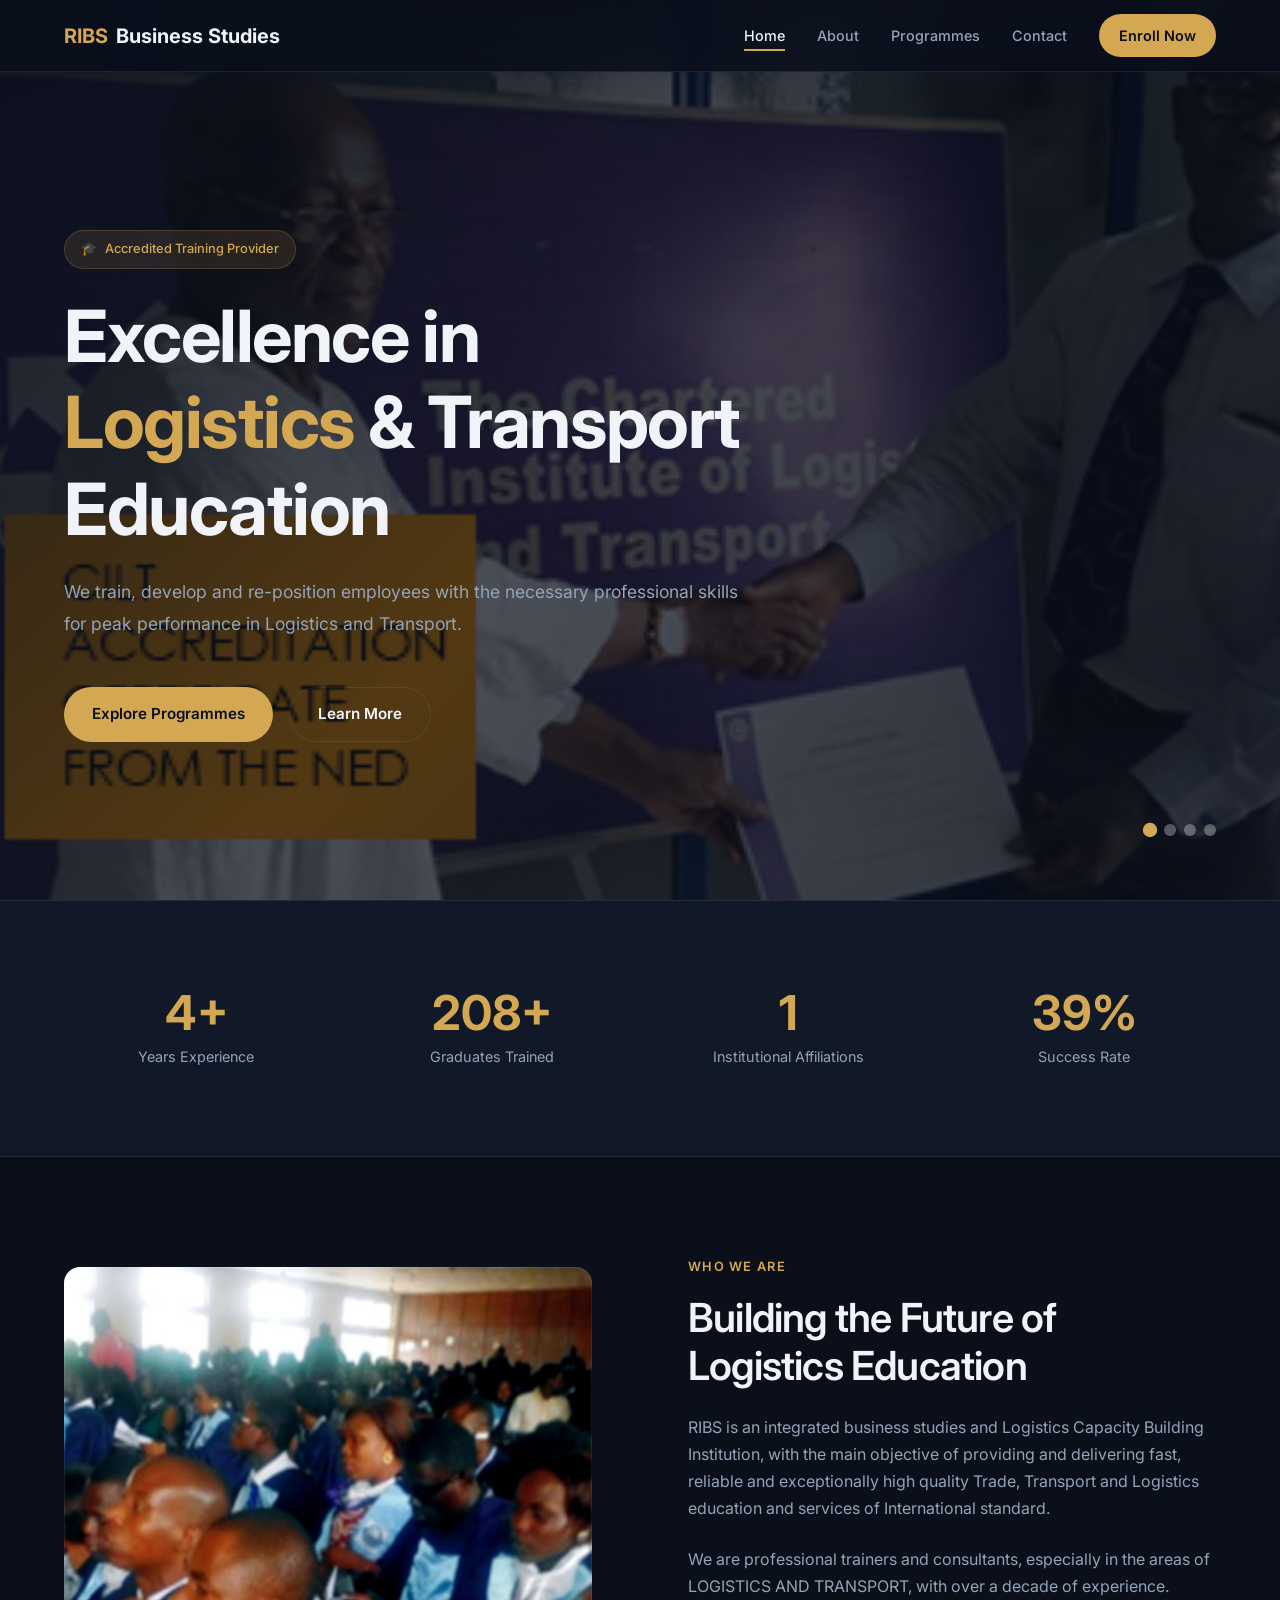
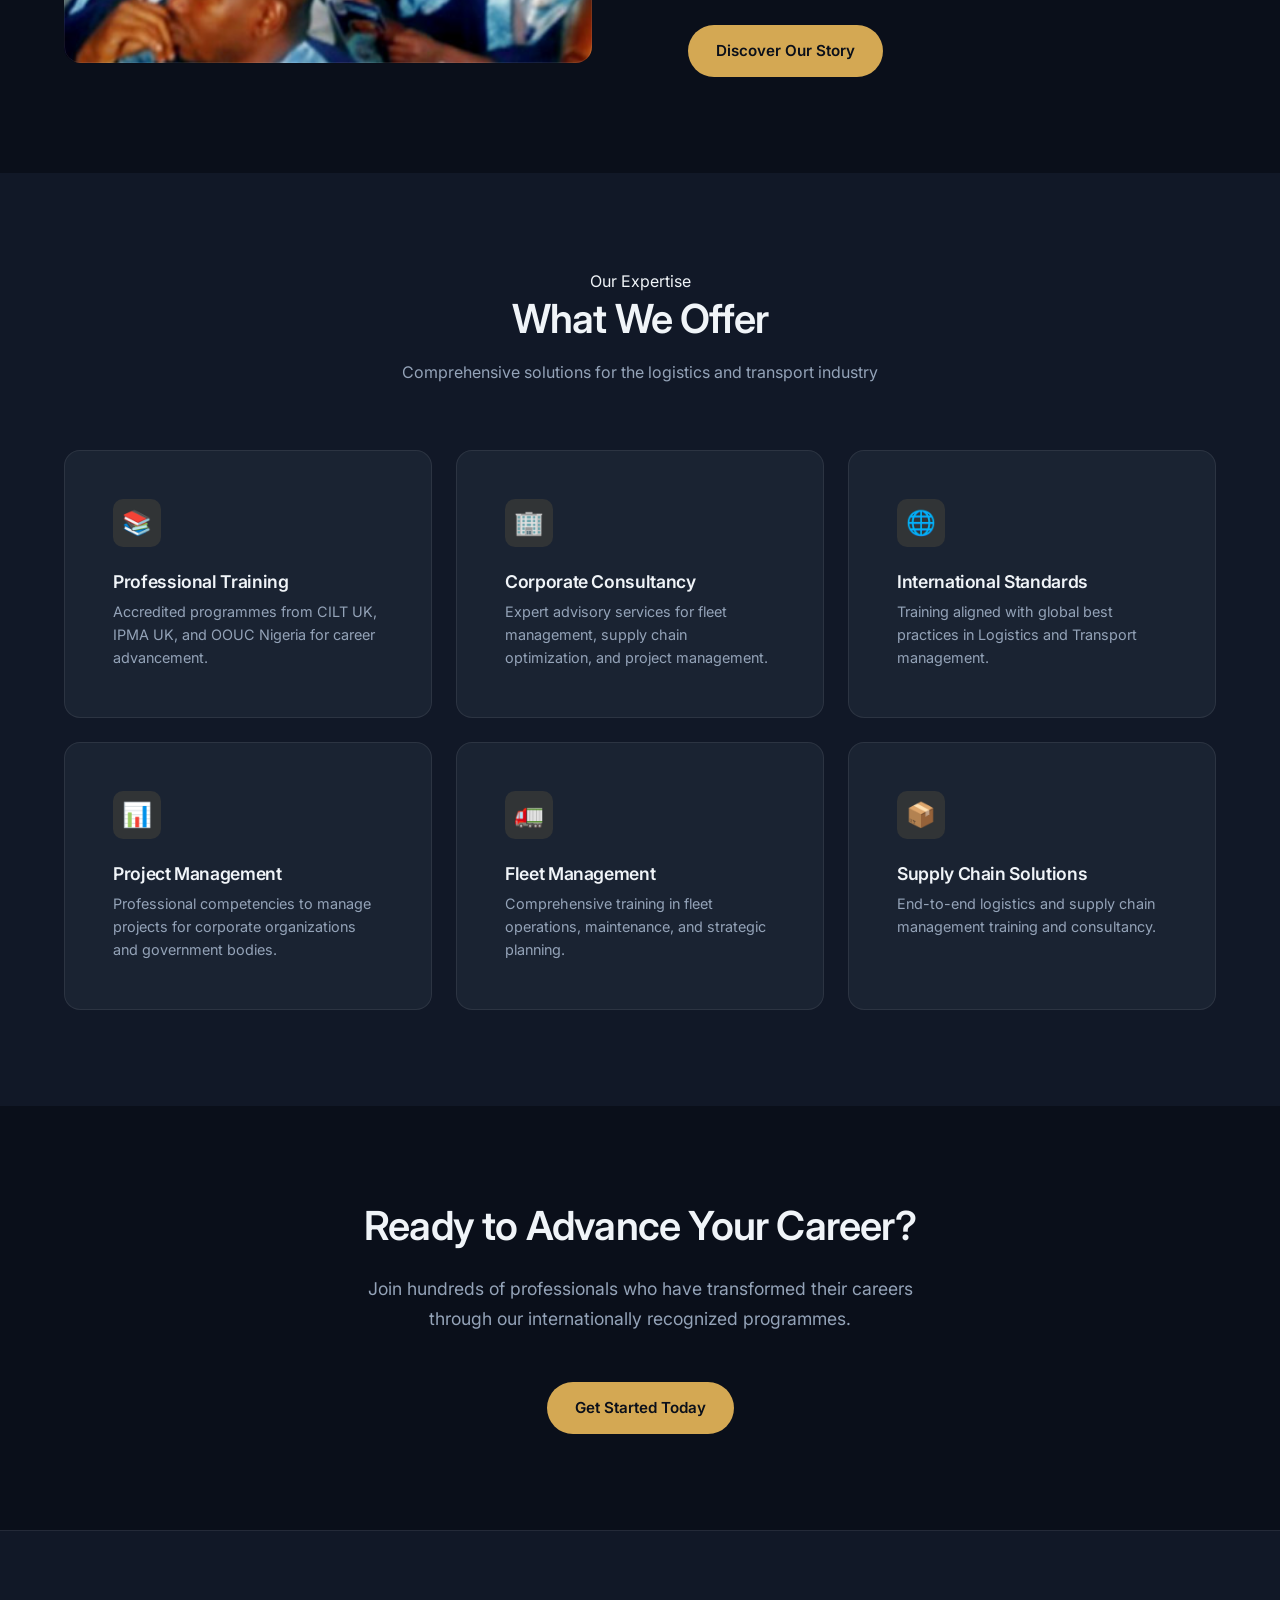
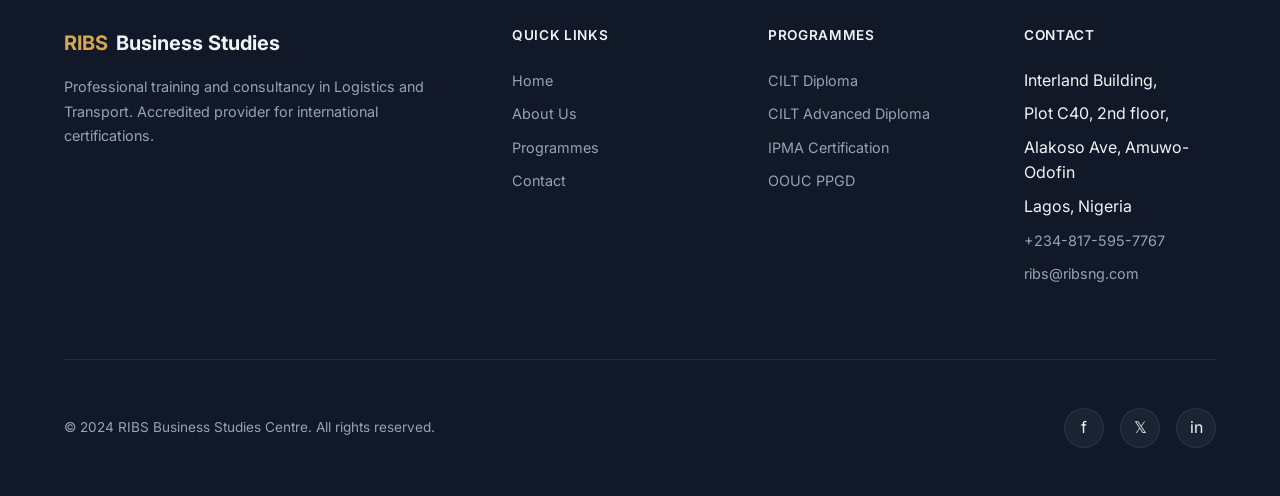
==== index.html @ a0f34ea8 "Initial commit: RIBS Business Studies Centre website Modern redesign with animated hero slider, scro" ====
<!DOCTYPE html>
<html lang="en">
<head>
  <meta charset="UTF-8">
  <meta name="viewport" content="width=device-width, initial-scale=1.0">
  <title>RIBS Business Studies Centre | Logistics & Transport Training</title>
  <meta name="description" content="Professional training in Logistics and Transport. Accredited provider for CILT UK, IPMA UK, and OOUC Nigeria.">
  <link rel="preconnect" href="https://fonts.googleapis.com">
  <link rel="preconnect" href="https://fonts.gstatic.com" crossorigin>
  <link href="https://fonts.googleapis.com/css2?family=Inter:wght@400;500;600;700&display=swap" rel="stylesheet">
  <link rel="stylesheet" href="css/style.css">
</head>
<body>

  <!-- Navigation -->
  <nav class="nav">
    <div class="nav-inner">
      <a href="index.html" class="nav-logo">
        <span>RIBS</span> Business Studies
      </a>
      <div class="nav-links">
        <a href="index.html" class="nav-link active">Home</a>
        <a href="about.html" class="nav-link">About</a>
        <a href="programmes.html" class="nav-link">Programmes</a>
        <a href="contact.html" class="nav-link">Contact</a>
        <a href="contact.html" class="nav-cta">Enroll Now</a>
      </div>
      <button class="nav-toggle" aria-label="Toggle menu" aria-expanded="false">
        <span></span>
        <span></span>
        <span></span>
      </button>
    </div>
  </nav>

  <!-- Hero Section -->
  <section class="hero">
    <div class="hero-slider">
      <div class="hero-slide active">
        <img src="images/slider-1.jpg" alt="RIBS Training Session">
      </div>
      <div class="hero-slide">
        <img src="images/slider-2.jpg" alt="Logistics Training">
      </div>
      <div class="hero-slide">
        <img src="images/slider-3.jpg" alt="Professional Development">
      </div>
      <div class="hero-slide">
        <img src="images/slider-4.jpg" alt="Transport Education">
      </div>
      <div class="hero-overlay"></div>
    </div>

    <div class="container">
      <div class="hero-content">
        <div class="hero-badge">
          <span>🎓</span> Accredited Training Provider
        </div>
        <h1 class="hero-title">
          Excellence in <span>Logistics</span> & Transport Education
        </h1>
        <p class="hero-description">
          We train, develop and re-position employees with the necessary professional skills for peak performance in Logistics and Transport.
        </p>
        <div class="hero-actions">
          <a href="programmes.html" class="btn btn-primary">Explore Programmes</a>
          <a href="about.html" class="btn btn-secondary">Learn More</a>
        </div>
      </div>
    </div>

    <div class="hero-slider-controls">
      <button class="slider-dot active" aria-label="Slide 1"></button>
      <button class="slider-dot" aria-label="Slide 2"></button>
      <button class="slider-dot" aria-label="Slide 3"></button>
      <button class="slider-dot" aria-label="Slide 4"></button>
    </div>
  </section>

  <!-- Stats Section -->
  <section class="stats">
    <div class="container">
      <div class="stats-grid">
        <div class="stat-item reveal">
          <div class="stat-number" data-target="10" data-suffix="+">0</div>
          <div class="stat-label">Years Experience</div>
        </div>
        <div class="stat-item reveal reveal-delay-1">
          <div class="stat-number" data-target="500" data-suffix="+">0</div>
          <div class="stat-label">Graduates Trained</div>
        </div>
        <div class="stat-item reveal reveal-delay-2">
          <div class="stat-number" data-target="3" data-suffix="">0</div>
          <div class="stat-label">Institutional Affiliations</div>
        </div>
        <div class="stat-item reveal reveal-delay-3">
          <div class="stat-number" data-target="95" data-suffix="%">0</div>
          <div class="stat-label">Success Rate</div>
        </div>
      </div>
    </div>
  </section>

  <!-- About Preview -->
  <section class="section">
    <div class="container">
      <div class="about-preview">
        <div class="about-image reveal">
          <img src="images/about_img.jpg" alt="RIBS Business Studies Centre">
        </div>
        <div class="about-content">
          <span class="section-label reveal">Who We Are</span>
          <h2 class="reveal reveal-delay-1">Building the Future of Logistics Education</h2>
          <p class="reveal reveal-delay-2">
            RIBS is an integrated business studies and Logistics Capacity Building Institution, with the main objective of providing and delivering fast, reliable and exceptionally high quality Trade, Transport and Logistics education and services of International standard.
          </p>
          <p class="reveal reveal-delay-3">
            We are professional trainers and consultants, especially in the areas of LOGISTICS AND TRANSPORT, with over a decade of experience.
          </p>
          <a href="about.html" class="btn btn-primary reveal reveal-delay-4">Discover Our Story</a>
        </div>
      </div>
    </div>
  </section>

  <!-- Services Section -->
  <section class="section" style="background: var(--color-bg-elevated);">
    <div class="container">
      <div class="services-header">
        <span class="section-label reveal">Our Expertise</span>
        <h2 class="reveal reveal-delay-1">What We Offer</h2>
        <p class="reveal reveal-delay-2">Comprehensive solutions for the logistics and transport industry</p>
      </div>

      <div class="services-grid">
        <div class="service-card reveal">
          <div class="service-icon">📚</div>
          <h3>Professional Training</h3>
          <p>Accredited programmes from CILT UK, IPMA UK, and OOUC Nigeria for career advancement.</p>
        </div>
        <div class="service-card reveal reveal-delay-1">
          <div class="service-icon">🏢</div>
          <h3>Corporate Consultancy</h3>
          <p>Expert advisory services for fleet management, supply chain optimization, and project management.</p>
        </div>
        <div class="service-card reveal reveal-delay-2">
          <div class="service-icon">🌐</div>
          <h3>International Standards</h3>
          <p>Training aligned with global best practices in Logistics and Transport management.</p>
        </div>
        <div class="service-card reveal reveal-delay-3">
          <div class="service-icon">📊</div>
          <h3>Project Management</h3>
          <p>Professional competencies to manage projects for corporate organizations and government bodies.</p>
        </div>
        <div class="service-card reveal reveal-delay-4">
          <div class="service-icon">🚛</div>
          <h3>Fleet Management</h3>
          <p>Comprehensive training in fleet operations, maintenance, and strategic planning.</p>
        </div>
        <div class="service-card reveal">
          <div class="service-icon">📦</div>
          <h3>Supply Chain Solutions</h3>
          <p>End-to-end logistics and supply chain management training and consultancy.</p>
        </div>
      </div>
    </div>
  </section>

  <!-- CTA Section -->
  <section class="section" style="text-align: center;">
    <div class="container">
      <h2 class="reveal">Ready to Advance Your Career?</h2>
      <p class="reveal reveal-delay-1" style="max-width: 600px; margin: var(--space-lg) auto var(--space-2xl); font-size: 1.1rem;">
        Join hundreds of professionals who have transformed their careers through our internationally recognized programmes.
      </p>
      <div class="reveal reveal-delay-2">
        <a href="contact.html" class="btn btn-primary">Get Started Today</a>
      </div>
    </div>
  </section>

  <!-- Footer -->
  <footer class="footer">
    <div class="container">
      <div class="footer-grid">
        <div class="footer-brand">
          <a href="index.html" class="nav-logo" style="margin-bottom: var(--space-sm);">
            <span>RIBS</span> Business Studies
          </a>
          <p>Professional training and consultancy in Logistics and Transport. Accredited provider for international certifications.</p>
        </div>
        <div>
          <h4 class="footer-heading">Quick Links</h4>
          <ul class="footer-links">
            <li><a href="index.html">Home</a></li>
            <li><a href="about.html">About Us</a></li>
            <li><a href="programmes.html">Programmes</a></li>
            <li><a href="contact.html">Contact</a></li>
          </ul>
        </div>
        <div>
          <h4 class="footer-heading">Programmes</h4>
          <ul class="footer-links">
            <li><a href="programmes.html">CILT Diploma</a></li>
            <li><a href="programmes.html">CILT Advanced Diploma</a></li>
            <li><a href="programmes.html">IPMA Certification</a></li>
            <li><a href="programmes.html">OOUC PPGD</a></li>
          </ul>
        </div>
        <div>
          <h4 class="footer-heading">Contact</h4>
          <ul class="footer-links">
            <li>Interland Building,</li>
            <li>Plot C40, 2nd floor,</li>
            <li>Alakoso Ave, Amuwo-Odofin</li>
            <li>Lagos, Nigeria</li>
            <li style="margin-top: var(--space-sm);"><a href="tel:+2348175957767">+234-817-595-7767</a></li>
            <li><a href="mailto:ribs@ribsng.com">ribs@ribsng.com</a></li>
          </ul>
        </div>
      </div>
      <div class="footer-bottom">
        <p>&copy; 2024 RIBS Business Studies Centre. All rights reserved.</p>
        <div class="social-links">
          <a href="#" class="social-link" aria-label="Facebook">f</a>
          <a href="#" class="social-link" aria-label="Twitter">𝕏</a>
          <a href="#" class="social-link" aria-label="LinkedIn">in</a>
        </div>
      </div>
    </div>
  </footer>

  <script src="js/main.js"></script>
</body>
</html>
---- css/style.css ----
/* ========================================
   RIBS Business Studies Centre
   Modern Website Styles
   ======================================== */

/* --- Design Tokens --- */
:root {
  /* Colors - Professional Navy & Gold */
  --color-bg: #0a0f1a;
  --color-bg-elevated: #111827;
  --color-bg-surface: #1a2332;
  --color-text: #f0f4f8;
  --color-text-muted: #94a3b8;
  --color-accent: #d4a853;
  --color-accent-hover: #e5b96a;
  --color-accent-subtle: rgba(212, 168, 83, 0.12);
  --color-border: rgba(255, 255, 255, 0.08);
  --color-border-subtle: rgba(255, 255, 255, 0.04);

  /* Typography */
  --font-display: 'Inter', -apple-system, BlinkMacSystemFont, 'Segoe UI', sans-serif;
  --font-body: 'Inter', -apple-system, BlinkMacSystemFont, 'Segoe UI', sans-serif;

  /* Spacing */
  --space-xs: 0.25rem;
  --space-sm: 0.5rem;
  --space-md: 1rem;
  --space-lg: 1.5rem;
  --space-xl: 2rem;
  --space-2xl: 3rem;
  --space-3xl: 4rem;
  --space-4xl: 6rem;

  /* Border Radius */
  --radius-sm: 6px;
  --radius-md: 10px;
  --radius-lg: 16px;
  --radius-xl: 24px;
  --radius-full: 9999px;

  /* Easing - Emil Kowalski's curves */
  --ease-out: cubic-bezier(0.23, 1, 0.32, 1);
  --ease-in-out: cubic-bezier(0.77, 0, 0.175, 1);
  --ease-drawer: cubic-bezier(0.32, 0.72, 0, 1);

  /* Shadows */
  --shadow-sm: 0 1px 2px rgba(0, 0, 0, 0.3);
  --shadow-md: 0 4px 12px rgba(0, 0, 0, 0.4);
  --shadow-lg: 0 8px 24px rgba(0, 0, 0, 0.5);
  --shadow-glow: 0 0 40px rgba(212, 168, 83, 0.15);

  /* Transitions */
  --transition-fast: 150ms var(--ease-out);
  --transition-base: 250ms var(--ease-out);
  --transition-slow: 400ms var(--ease-out);

  /* Layout */
  --max-width: 1200px;
  --header-height: 72px;
}

/* --- Reset & Base --- */
*, *::before, *::after {
  box-sizing: border-box;
  margin: 0;
  padding: 0;
}

html {
  scroll-behavior: smooth;
  -webkit-font-smoothing: antialiased;
  -moz-osx-font-smoothing: grayscale;
}

body {
  font-family: var(--font-body);
  font-size: 16px;
  line-height: 1.6;
  color: var(--color-text);
  background-color: var(--color-bg);
  overflow-x: hidden;
}

a {
  color: inherit;
  text-decoration: none;
  transition: color var(--transition-fast);
}

img {
  max-width: 100%;
  height: auto;
  display: block;
}

ul {
  list-style: none;
}

/* --- Typography --- */
h1, h2, h3, h4, h5, h6 {
  font-family: var(--font-display);
  font-weight: 600;
  line-height: 1.2;
  letter-spacing: -0.02em;
}

h1 {
  font-size: clamp(2.5rem, 6vw, 4.5rem);
  font-weight: 700;
}

h2 {
  font-size: clamp(1.75rem, 4vw, 2.5rem);
}

h3 {
  font-size: clamp(1.25rem, 2.5vw, 1.5rem);
}

p {
  color: var(--color-text-muted);
  line-height: 1.7;
}

/* --- Layout --- */
.container {
  width: 100%;
  max-width: var(--max-width);
  margin: 0 auto;
  padding: 0 var(--space-lg);
}

.section {
  padding: var(--space-4xl) 0;
}

/* --- Navigation --- */
.nav {
  position: fixed;
  top: 0;
  left: 0;
  right: 0;
  height: var(--header-height);
  background: rgba(10, 15, 26, 0.85);
  backdrop-filter: blur(20px) saturate(180%);
  -webkit-backdrop-filter: blur(20px) saturate(180%);
  border-bottom: 1px solid var(--color-border);
  z-index: 1000;
  transition: background var(--transition-base);
}

.nav-inner {
  display: flex;
  align-items: center;
  justify-content: space-between;
  height: 100%;
  max-width: var(--max-width);
  margin: 0 auto;
  padding: 0 var(--space-lg);
}

.nav-logo {
  display: flex;
  align-items: center;
  gap: var(--space-sm);
  font-size: 1.25rem;
  font-weight: 700;
  color: var(--color-text);
}

.nav-logo img {
  height: 40px;
  width: auto;
}

.nav-logo span {
  color: var(--color-accent);
}

.nav-links {
  display: flex;
  align-items: center;
  gap: var(--space-xl);
}

.nav-link {
  position: relative;
  font-size: 0.9rem;
  font-weight: 500;
  color: var(--color-text-muted);
  transition: color var(--transition-fast);
}

.nav-link:hover,
.nav-link.active {
  color: var(--color-text);
}

.nav-link::after {
  content: '';
  position: absolute;
  bottom: -4px;
  left: 0;
  width: 0;
  height: 2px;
  background: var(--color-accent);
  transition: width var(--transition-base);
}

.nav-link:hover::after,
.nav-link.active::after {
  width: 100%;
}

.nav-cta {
  display: inline-flex;
  align-items: center;
  gap: var(--space-sm);
  padding: 0.6rem 1.25rem;
  background: var(--color-accent);
  color: var(--color-bg);
  font-size: 0.9rem;
  font-weight: 600;
  border-radius: var(--radius-full);
  transition: transform var(--transition-fast), background var(--transition-fast);
}

.nav-cta:hover {
  background: var(--color-accent-hover);
  transform: scale(1.02);
}

.nav-cta:active {
  transform: scale(0.98);
}

/* Mobile Menu Toggle */
.nav-toggle {
  display: none;
  flex-direction: column;
  gap: 5px;
  background: none;
  border: none;
  cursor: pointer;
  padding: var(--space-sm);
}

.nav-toggle span {
  width: 24px;
  height: 2px;
  background: var(--color-text);
  transition: transform var(--transition-base), opacity var(--transition-fast);
}

/* --- Hero Section --- */
.hero {
  position: relative;
  min-height: 100vh;
  display: flex;
  align-items: center;
  overflow: hidden;
  padding-top: var(--header-height);
}

.hero-slider {
  position: absolute;
  inset: 0;
  z-index: 0;
}

.hero-slide {
  position: absolute;
  inset: 0;
  opacity: 0;
  transition: opacity 800ms var(--ease-in-out);
}

.hero-slide.active {
  opacity: 1;
}

.hero-slide img {
  width: 100%;
  height: 100%;
  object-fit: cover;
}

.hero-overlay {
  position: absolute;
  inset: 0;
  background: linear-gradient(
    135deg,
    rgba(10, 15, 26, 0.92) 0%,
    rgba(10, 15, 26, 0.7) 50%,
    rgba(10, 15, 26, 0.85) 100%
  );
  z-index: 1;
}

.hero-content {
  position: relative;
  z-index: 2;
  max-width: 700px;
  padding: var(--space-4xl) 0;
}

.hero-badge {
  display: inline-flex;
  align-items: center;
  gap: var(--space-sm);
  padding: 0.5rem 1rem;
  background: var(--color-accent-subtle);
  border: 1px solid rgba(212, 168, 83, 0.2);
  border-radius: var(--radius-full);
  font-size: 0.8rem;
  font-weight: 500;
  color: var(--color-accent);
  margin-bottom: var(--space-lg);
  opacity: 0;
  transform: translateY(20px);
  animation: fadeInUp 600ms var(--ease-out) 200ms forwards;
}

.hero-title {
  margin-bottom: var(--space-lg);
  opacity: 0;
  transform: translateY(30px);
  animation: fadeInUp 600ms var(--ease-out) 400ms forwards;
}

.hero-title span {
  color: var(--color-accent);
}

.hero-description {
  font-size: 1.1rem;
  line-height: 1.8;
  margin-bottom: var(--space-2xl);
  opacity: 0;
  transform: translateY(30px);
  animation: fadeInUp 600ms var(--ease-out) 600ms forwards;
}

.hero-actions {
  display: flex;
  gap: var(--space-md);
  flex-wrap: wrap;
  opacity: 0;
  transform: translateY(30px);
  animation: fadeInUp 600ms var(--ease-out) 800ms forwards;
}

.btn {
  display: inline-flex;
  align-items: center;
  justify-content: center;
  gap: var(--space-sm);
  padding: 0.875rem 1.75rem;
  font-size: 0.95rem;
  font-weight: 600;
  border-radius: var(--radius-full);
  border: none;
  cursor: pointer;
  transition: transform var(--transition-fast), box-shadow var(--transition-fast);
}

.btn:active {
  transform: scale(0.97);
}

.btn-primary {
  background: var(--color-accent);
  color: var(--color-bg);
}

.btn-primary:hover {
  background: var(--color-accent-hover);
  box-shadow: var(--shadow-glow);
}

.btn-secondary {
  background: transparent;
  color: var(--color-text);
  border: 1px solid var(--color-border);
}

.btn-secondary:hover {
  border-color: var(--color-text-muted);
  background: rgba(255, 255, 255, 0.05);
}

/* Slider Controls */
.hero-slider-controls {
  position: absolute;
  bottom: var(--space-3xl);
  right: var(--space-3xl);
  z-index: 3;
  display: flex;
  gap: var(--space-sm);
}

.slider-dot {
  width: 12px;
  height: 12px;
  border-radius: var(--radius-full);
  background: rgba(255, 255, 255, 0.3);
  border: none;
  cursor: pointer;
  transition: background var(--transition-fast), transform var(--transition-fast);
}

.slider-dot:hover {
  background: rgba(255, 255, 255, 0.5);
}

.slider-dot.active {
  background: var(--color-accent);
  transform: scale(1.2);
}

/* --- Stats Section --- */
.stats {
  position: relative;
  padding: var(--space-3xl) 0;
  background: var(--color-bg-elevated);
  border-top: 1px solid var(--color-border);
  border-bottom: 1px solid var(--color-border);
}

.stats-grid {
  display: grid;
  grid-template-columns: repeat(4, 1fr);
  gap: var(--space-xl);
  text-align: center;
}

.stat-item {
  padding: var(--space-lg);
}

.stat-number {
  font-size: clamp(2rem, 4vw, 3rem);
  font-weight: 700;
  color: var(--color-accent);
  line-height: 1;
  margin-bottom: var(--space-sm);
}

.stat-label {
  font-size: 0.9rem;
  color: var(--color-text-muted);
}

/* --- About Preview --- */
.about-preview {
  display: grid;
  grid-template-columns: 1fr 1fr;
  gap: var(--space-4xl);
  align-items: center;
}

.about-image {
  position: relative;
  border-radius: var(--radius-lg);
  overflow: hidden;
  aspect-ratio: 4/3;
}

.about-image img {
  width: 100%;
  height: 100%;
  object-fit: cover;
  transition: transform 600ms var(--ease-out);
}

.about-image:hover img {
  transform: scale(1.03);
}

.about-image::after {
  content: '';
  position: absolute;
  inset: 0;
  border: 1px solid var(--color-border);
  border-radius: var(--radius-lg);
  pointer-events: none;
}

.about-content .section-label {
  display: inline-block;
  font-size: 0.8rem;
  font-weight: 600;
  color: var(--color-accent);
  text-transform: uppercase;
  letter-spacing: 0.1em;
  margin-bottom: var(--space-md);
}

.about-content h2 {
  margin-bottom: var(--space-lg);
}

.about-content p {
  margin-bottom: var(--space-lg);
}

/* --- Services Grid --- */
.services-header {
  text-align: center;
  max-width: 600px;
  margin: 0 auto var(--space-3xl);
}

.services-header h2 {
  margin-bottom: var(--space-md);
}

.services-grid {
  display: grid;
  grid-template-columns: repeat(3, 1fr);
  gap: var(--space-lg);
}

.service-card {
  position: relative;
  padding: var(--space-2xl);
  background: var(--color-bg-surface);
  border: 1px solid var(--color-border);
  border-radius: var(--radius-lg);
  transition: transform var(--transition-base), border-color var(--transition-base), box-shadow var(--transition-base);
  overflow: hidden;
}

.service-card::before {
  content: '';
  position: absolute;
  top: 0;
  left: 0;
  right: 0;
  height: 3px;
  background: linear-gradient(90deg, var(--color-accent), transparent);
  opacity: 0;
  transition: opacity var(--transition-base);
}

.service-card:hover {
  transform: translateY(-4px);
  border-color: rgba(212, 168, 83, 0.2);
  box-shadow: var(--shadow-glow);
}

.service-card:hover::before {
  opacity: 1;
}

.service-icon {
  width: 48px;
  height: 48px;
  display: flex;
  align-items: center;
  justify-content: center;
  background: var(--color-accent-subtle);
  border-radius: var(--radius-md);
  font-size: 1.5rem;
  margin-bottom: var(--space-lg);
}

.service-card h3 {
  margin-bottom: var(--space-sm);
  font-size: 1.1rem;
}

.service-card p {
  font-size: 0.9rem;
  line-height: 1.6;
}

/* --- Programmes Section --- */
.programmes-grid {
  display: grid;
  grid-template-columns: repeat(3, 1fr);
  gap: var(--space-lg);
}

.programme-card {
  position: relative;
  padding: var(--space-2xl);
  background: var(--color-bg-surface);
  border: 1px solid var(--color-border);
  border-radius: var(--radius-lg);
  transition: transform var(--transition-base), border-color var(--transition-base);
}

.programme-card:hover {
  transform: translateY(-4px);
  border-color: rgba(212, 168, 83, 0.3);
}

.programme-badge {
  display: inline-block;
  padding: 0.35rem 0.75rem;
  background: var(--color-accent-subtle);
  color: var(--color-accent);
  font-size: 0.75rem;
  font-weight: 600;
  border-radius: var(--radius-full);
  margin-bottom: var(--space-lg);
}

.programme-card h3 {
  margin-bottom: var(--space-md);
}

.programme-card ul {
  margin-bottom: var(--space-lg);
}

.programme-card li {
  position: relative;
  padding-left: 1.25rem;
  margin-bottom: var(--space-sm);
  font-size: 0.9rem;
  color: var(--color-text-muted);
}

.programme-card li::before {
  content: '';
  position: absolute;
  left: 0;
  top: 0.55rem;
  width: 6px;
  height: 6px;
  background: var(--color-accent);
  border-radius: var(--radius-full);
}

/* --- Contact Section --- */
.contact-grid {
  display: grid;
  grid-template-columns: 1fr 1fr;
  gap: var(--space-3xl);
}

.contact-info h3 {
  margin-bottom: var(--space-lg);
  font-size: 1.25rem;
}

.contact-details {
  margin-bottom: var(--space-2xl);
}

.contact-item {
  display: flex;
  gap: var(--space-md);
  margin-bottom: var(--space-lg);
}

.contact-icon {
  width: 44px;
  height: 44px;
  display: flex;
  align-items: center;
  justify-content: center;
  background: var(--color-accent-subtle);
  border-radius: var(--radius-md);
  font-size: 1.2rem;
  flex-shrink: 0;
}

.contact-text h4 {
  font-size: 0.95rem;
  margin-bottom: var(--space-xs);
}

.contact-text p {
  font-size: 0.9rem;
}

/* Contact Form */
.contact-form {
  padding: var(--space-2xl);
  background: var(--color-bg-surface);
  border: 1px solid var(--color-border);
  border-radius: var(--radius-lg);
}

.form-group {
  margin-bottom: var(--space-lg);
}

.form-label {
  display: block;
  font-size: 0.85rem;
  font-weight: 500;
  color: var(--color-text);
  margin-bottom: var(--space-sm);
}

.form-input,
.form-textarea {
  width: 100%;
  padding: 0.875rem 1rem;
  background: var(--color-bg);
  border: 1px solid var(--color-border);
  border-radius: var(--radius-md);
  color: var(--color-text);
  font-family: inherit;
  font-size: 0.95rem;
  transition: border-color var(--transition-fast), box-shadow var(--transition-fast);
}

.form-input:focus,
.form-textarea:focus {
  outline: none;
  border-color: var(--color-accent);
  box-shadow: 0 0 0 3px var(--color-accent-subtle);
}

.form-textarea {
  min-height: 120px;
  resize: vertical;
}

.form-row {
  display: grid;
  grid-template-columns: 1fr 1fr;
  gap: var(--space-lg);
}

/* --- Footer --- */
.footer {
  padding: var(--space-4xl) 0 var(--space-2xl);
  background: var(--color-bg-elevated);
  border-top: 1px solid var(--color-border);
}

.footer-grid {
  display: grid;
  grid-template-columns: 2fr 1fr 1fr 1fr;
  gap: var(--space-3xl);
  margin-bottom: var(--space-3xl);
}

.footer-brand p {
  margin-top: var(--space-md);
  font-size: 0.9rem;
}

.footer-heading {
  font-size: 0.85rem;
  font-weight: 600;
  text-transform: uppercase;
  letter-spacing: 0.05em;
  color: var(--color-text);
  margin-bottom: var(--space-lg);
}

.footer-links li {
  margin-bottom: var(--space-sm);
}

.footer-links a {
  font-size: 0.9rem;
  color: var(--color-text-muted);
  transition: color var(--transition-fast);
}

.footer-links a:hover {
  color: var(--color-accent);
}

.footer-bottom {
  display: flex;
  justify-content: space-between;
  align-items: center;
  padding-top: var(--space-2xl);
  border-top: 1px solid var(--color-border);
}

.footer-bottom p {
  font-size: 0.85rem;
}

.social-links {
  display: flex;
  gap: var(--space-md);
}

.social-link {
  width: 40px;
  height: 40px;
  display: flex;
  align-items: center;
  justify-content: center;
  background: var(--color-bg-surface);
  border: 1px solid var(--color-border);
  border-radius: var(--radius-full);
  font-size: 1rem;
  transition: background var(--transition-fast), border-color var(--transition-fast), transform var(--transition-fast);
}

.social-link:hover {
  background: var(--color-accent-subtle);
  border-color: var(--color-accent);
  transform: translateY(-2px);
}

/* --- Animations --- */
@keyframes fadeInUp {
  from {
    opacity: 0;
    transform: translateY(30px);
  }
  to {
    opacity: 1;
    transform: translateY(0);
  }
}

@keyframes fadeIn {
  from { opacity: 0; }
  to { opacity: 1; }
}

@keyframes slideInLeft {
  from {
    opacity: 0;
    transform: translateX(-30px);
  }
  to {
    opacity: 1;
    transform: translateX(0);
  }
}

@keyframes slideInRight {
  from {
    opacity: 0;
    transform: translateX(30px);
  }
  to {
    opacity: 1;
    transform: translateX(0);
  }
}

@keyframes scaleIn {
  from {
    opacity: 0;
    transform: scale(0.95);
  }
  to {
    opacity: 1;
    transform: scale(1);
  }
}

/* Scroll Reveal Classes */
.reveal {
  opacity: 0;
  transform: translateY(30px);
  transition: opacity 600ms var(--ease-out), transform 600ms var(--ease-out);
}

.reveal.visible {
  opacity: 1;
  transform: translateY(0);
}

.reveal-delay-1 { transition-delay: 100ms; }
.reveal-delay-2 { transition-delay: 200ms; }
.reveal-delay-3 { transition-delay: 300ms; }
.reveal-delay-4 { transition-delay: 400ms; }

/* --- Responsive --- */
@media (max-width: 1024px) {
  .about-preview {
    grid-template-columns: 1fr;
    gap: var(--space-2xl);
  }

  .services-grid,
  .programmes-grid {
    grid-template-columns: repeat(2, 1fr);
  }

  .footer-grid {
    grid-template-columns: repeat(2, 1fr);
  }
}

@media (max-width: 768px) {
  :root {
    --header-height: 64px;
  }

  .nav-links {
    display: none;
  }

  .nav-toggle {
    display: flex;
  }

  .nav-links.open {
    display: flex;
    flex-direction: column;
    position: absolute;
    top: var(--header-height);
    left: 0;
    right: 0;
    background: var(--color-bg-elevated);
    padding: var(--space-lg);
    border-bottom: 1px solid var(--color-border);
  }

  .stats-grid {
    grid-template-columns: repeat(2, 1fr);
  }

  .services-grid,
  .programmes-grid {
    grid-template-columns: 1fr;
  }

  .contact-grid {
    grid-template-columns: 1fr;
  }

  .form-row {
    grid-template-columns: 1fr;
  }

  .footer-grid {
    grid-template-columns: 1fr;
  }

  .footer-bottom {
    flex-direction: column;
    gap: var(--space-md);
    text-align: center;
  }

  .hero-slider-controls {
    right: var(--space-lg);
    bottom: var(--space-2xl);
  }
}

@media (max-width: 480px) {
  .stats-grid {
    grid-template-columns: 1fr;
  }

  .hero-actions {
    flex-direction: column;
  }

  .btn {
    width: 100%;
  }
}

/* --- Reduced Motion --- */
@media (prefers-reduced-motion: reduce) {
  *,
  *::before,
  *::after {
    animation-duration: 0.01ms !important;
    animation-iteration-count: 1 !important;
    transition-duration: 0.01ms !important;
  }

  .hero-slide {
    transition: none;
  }

  .reveal {
    opacity: 1;
    transform: none;
  }
}

/* --- Page Header (for inner pages) --- */
.page-header {
  padding: calc(var(--header-height) + var(--space-4xl)) 0 var(--space-3xl);
  background: var(--color-bg-elevated);
  border-bottom: 1px solid var(--color-border);
  text-align: center;
}

.page-header h1 {
  margin-bottom: var(--space-md);
}

.page-header p {
  font-size: 1.1rem;
  max-width: 600px;
  margin: 0 auto;
}

/* Breadcrumb */
.breadcrumb {
  display: flex;
  justify-content: center;
  gap: var(--space-sm);
  margin-bottom: var(--space-lg);
  font-size: 0.85rem;
}

.breadcrumb a {
  color: var(--color-text-muted);
}

.breadcrumb a:hover {
  color: var(--color-accent);
}

.breadcrumb span {
  color: var(--color-text-muted);
}

.breadcrumb strong {
  color: var(--color-text);
  font-weight: 500;
}
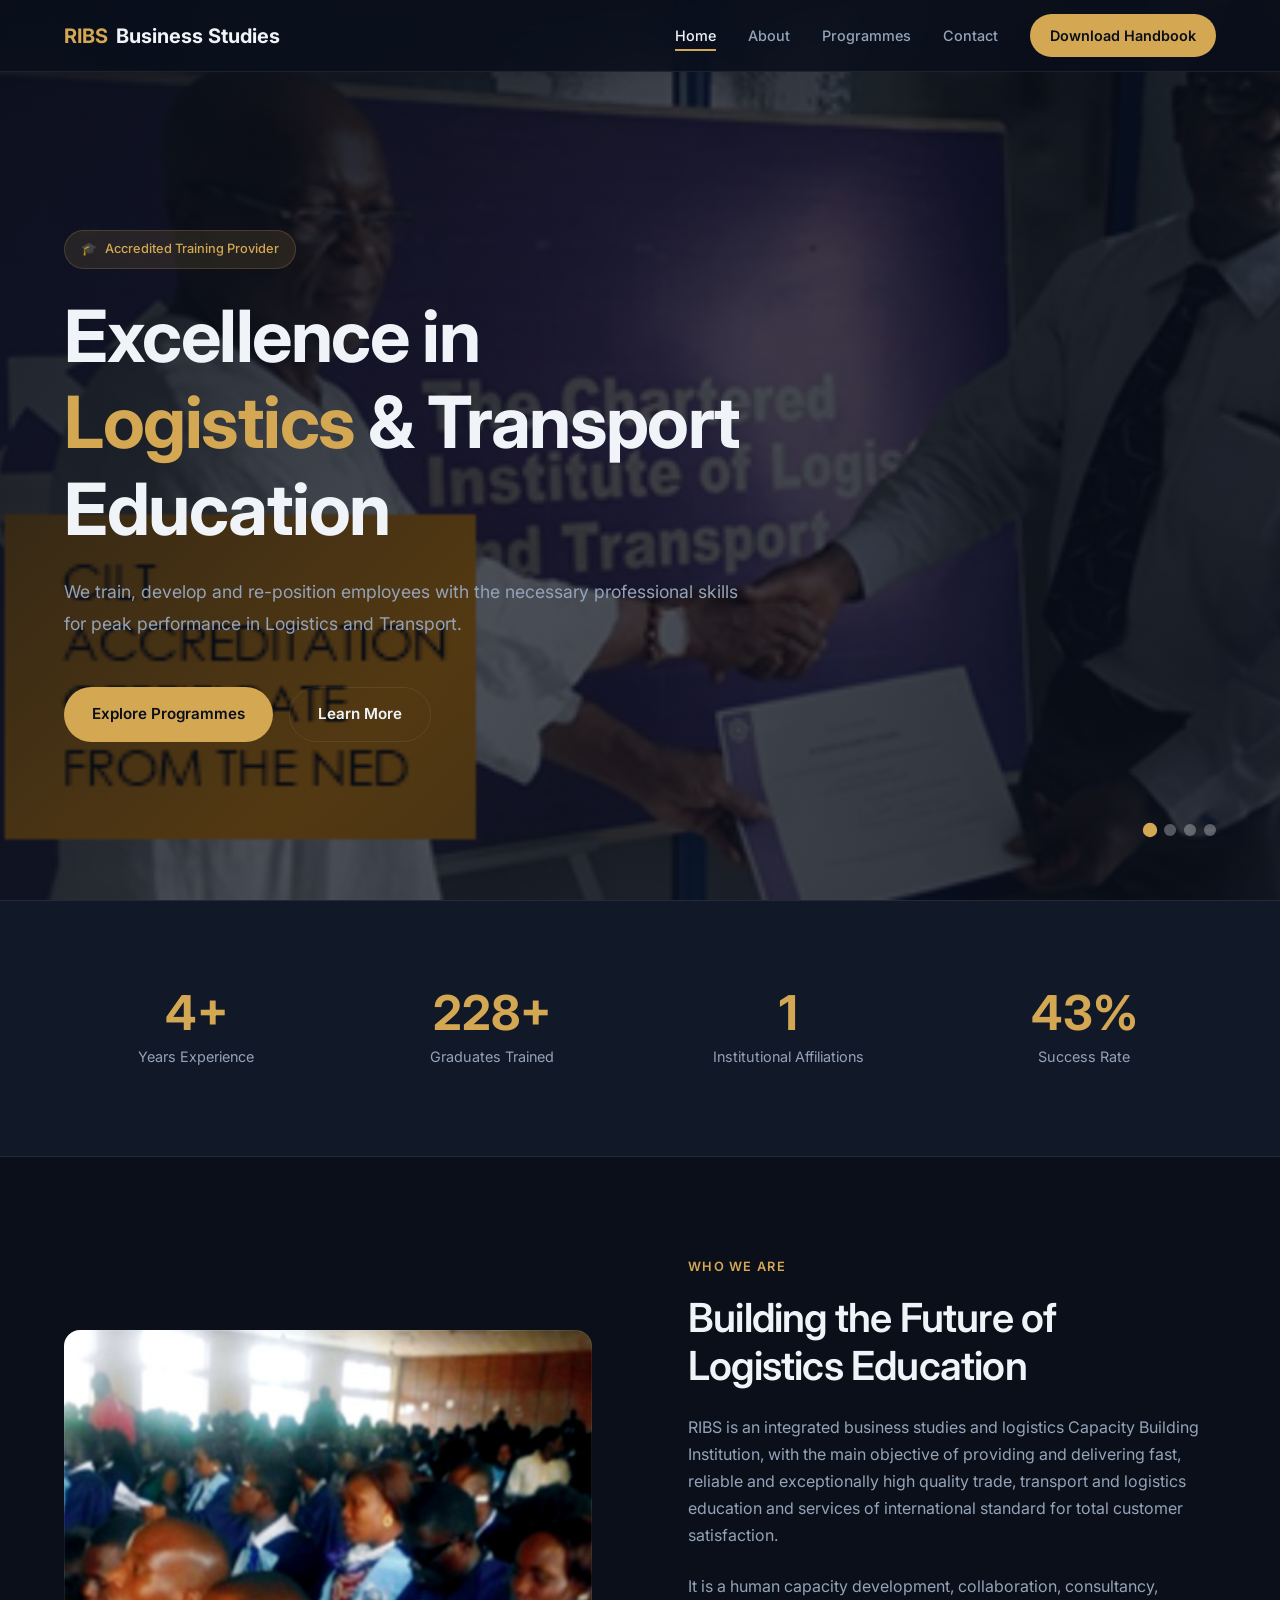
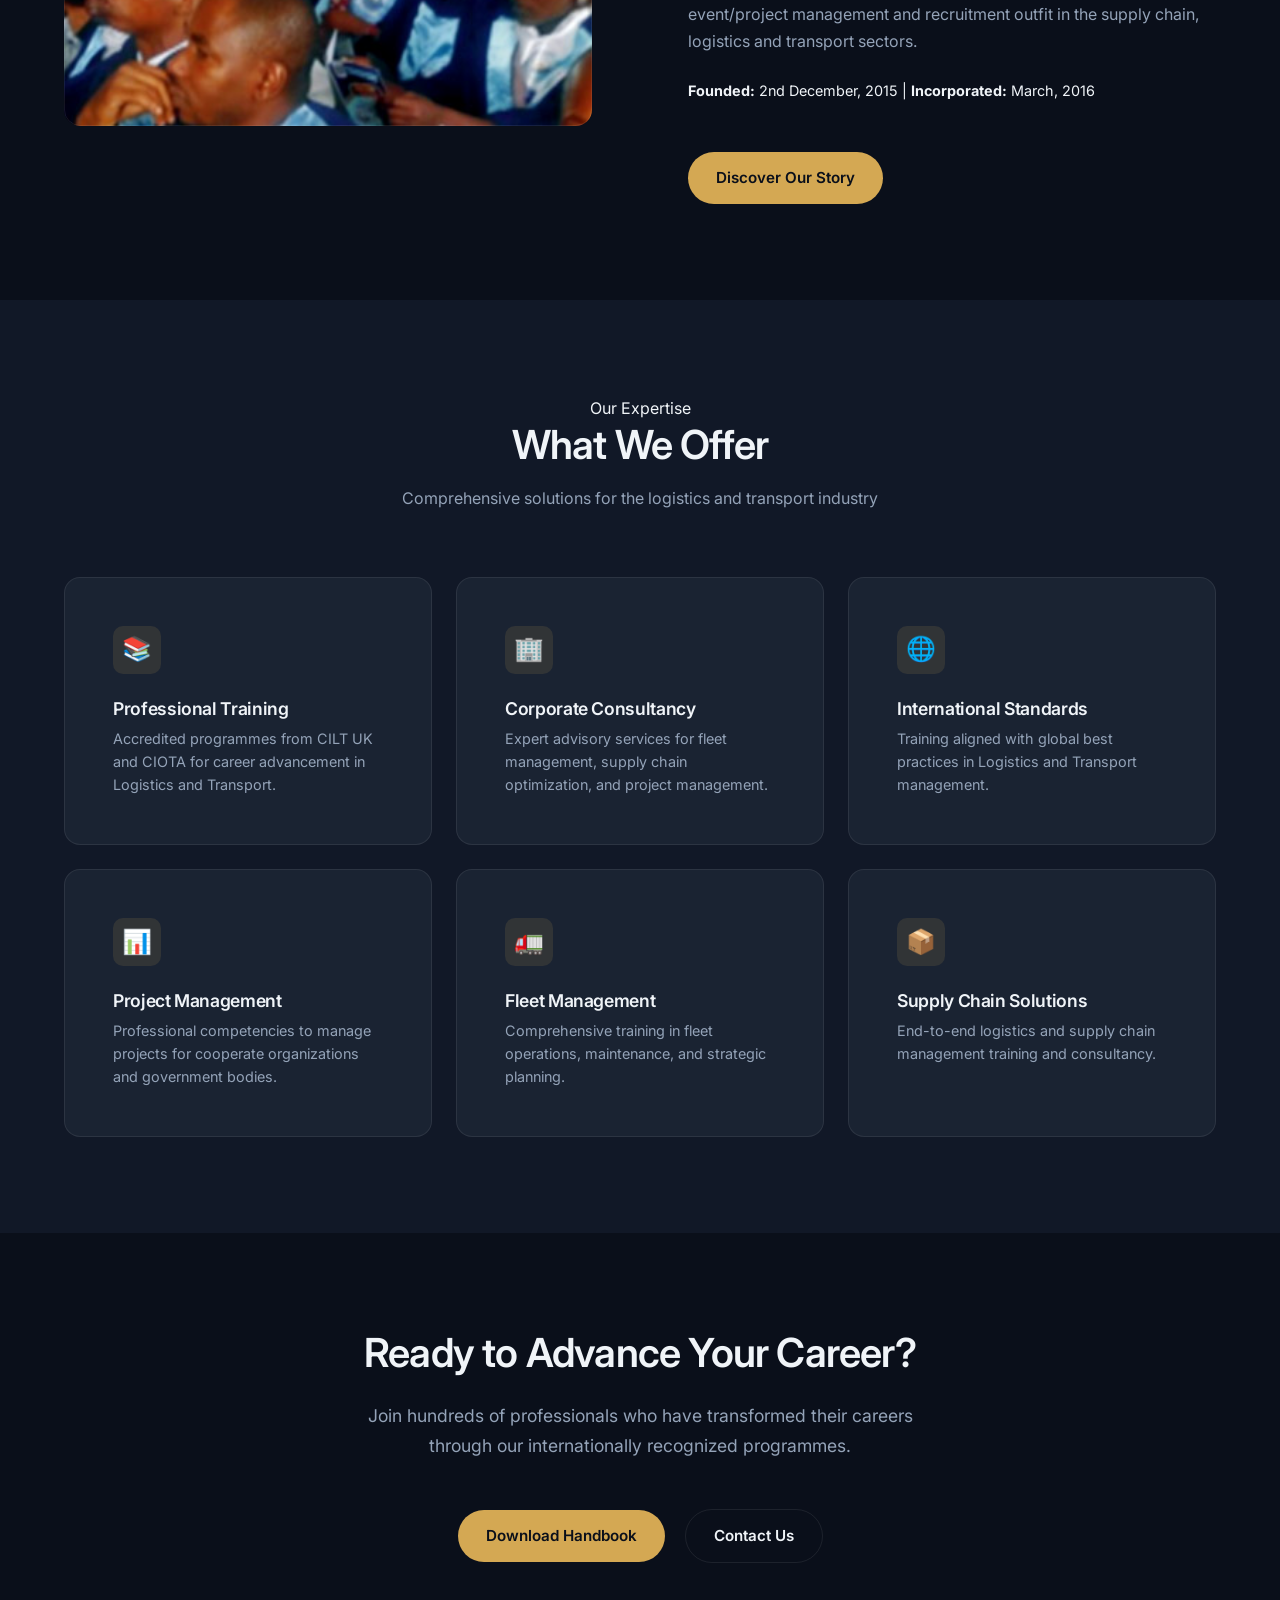
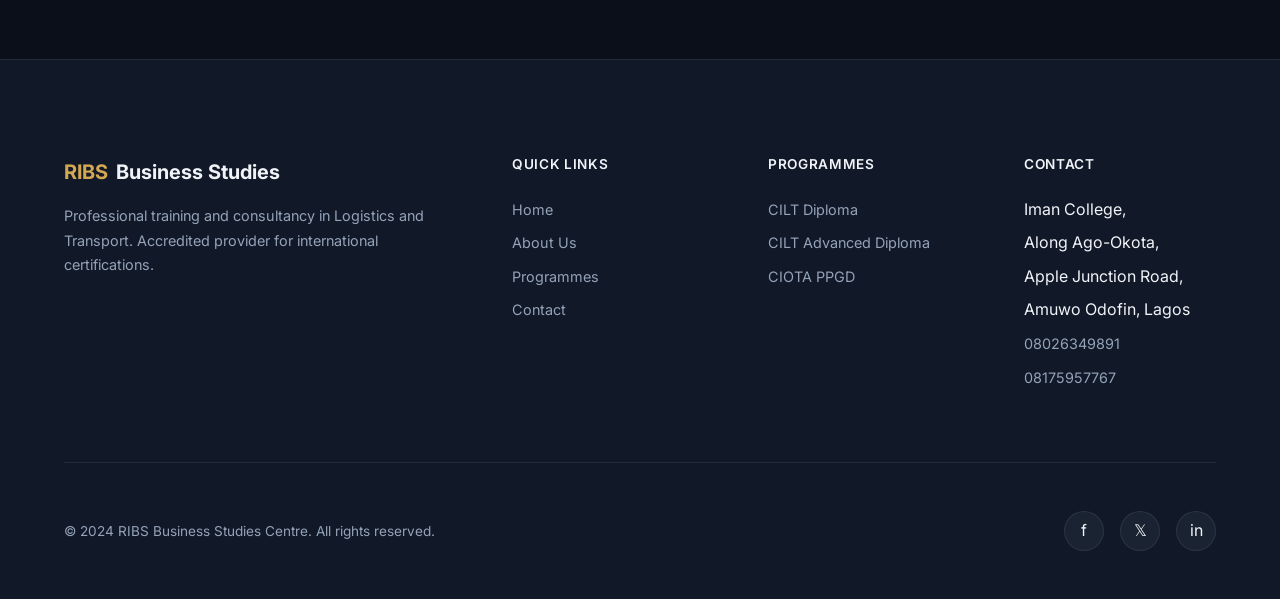
==== commit aa143a1f: "Update website: handbook download, fix programmes, remove IPMA/OOUC, update corporate info and conta" ====
--- a/index.html
+++ b/index.html
@@ -4,7 +4,7 @@
   <meta charset="UTF-8">
   <meta name="viewport" content="width=device-width, initial-scale=1.0">
   <title>RIBS Business Studies Centre | Logistics & Transport Training</title>
-  <meta name="description" content="Professional training in Logistics and Transport. Accredited provider for CILT UK, IPMA UK, and OOUC Nigeria.">
+  <meta name="description" content="Professional training in Logistics and Transport. Accredited provider for CILT UK and CIOTA certifications.">
   <link rel="preconnect" href="https://fonts.googleapis.com">
   <link rel="preconnect" href="https://fonts.gstatic.com" crossorigin>
   <link href="https://fonts.googleapis.com/css2?family=Inter:wght@400;500;600;700&display=swap" rel="stylesheet">
@@ -23,7 +23,7 @@
         <a href="about.html" class="nav-link">About</a>
         <a href="programmes.html" class="nav-link">Programmes</a>
         <a href="contact.html" class="nav-link">Contact</a>
-        <a href="contact.html" class="nav-cta">Enroll Now</a>
+        <a href="RIBS_BUSINESS_STUDIES_HANDBOOK_2026.docx" class="nav-cta" download>Download Handbook</a>
       </div>
       <button class="nav-toggle" aria-label="Toggle menu" aria-expanded="false">
         <span></span>
@@ -112,12 +112,15 @@
           <span class="section-label reveal">Who We Are</span>
           <h2 class="reveal reveal-delay-1">Building the Future of Logistics Education</h2>
           <p class="reveal reveal-delay-2">
-            RIBS is an integrated business studies and Logistics Capacity Building Institution, with the main objective of providing and delivering fast, reliable and exceptionally high quality Trade, Transport and Logistics education and services of International standard.
+            RIBS is an integrated business studies and logistics Capacity Building Institution, with the main objective of providing and delivering fast, reliable and exceptionally high quality trade, transport and logistics education and services of international standard for total customer satisfaction.
           </p>
           <p class="reveal reveal-delay-3">
-            We are professional trainers and consultants, especially in the areas of LOGISTICS AND TRANSPORT, with over a decade of experience.
+            It is a human capacity development, collaboration, consultancy, event/project management and recruitment outfit in the supply chain, logistics and transport sectors.
           </p>
-          <a href="about.html" class="btn btn-primary reveal reveal-delay-4">Discover Our Story</a>
+          <p class="reveal reveal-delay-4" style="font-size: 0.9rem; color: var(--color-text-secondary);">
+            <strong>Founded:</strong> 2nd December, 2015 | <strong>Incorporated:</strong> March, 2016
+          </p>
+          <a href="about.html" class="btn btn-primary reveal reveal-delay-4" style="margin-top: var(--space-lg);">Discover Our Story</a>
         </div>
       </div>
     </div>
@@ -136,7 +139,7 @@
         <div class="service-card reveal">
           <div class="service-icon">📚</div>
           <h3>Professional Training</h3>
-          <p>Accredited programmes from CILT UK, IPMA UK, and OOUC Nigeria for career advancement.</p>
+          <p>Accredited programmes from CILT UK and CIOTA for career advancement in Logistics and Transport.</p>
         </div>
         <div class="service-card reveal reveal-delay-1">
           <div class="service-icon">🏢</div>
@@ -151,7 +154,7 @@
         <div class="service-card reveal reveal-delay-3">
           <div class="service-icon">📊</div>
           <h3>Project Management</h3>
-          <p>Professional competencies to manage projects for corporate organizations and government bodies.</p>
+          <p>Professional competencies to manage projects for cooperate organizations and government bodies.</p>
         </div>
         <div class="service-card reveal reveal-delay-4">
           <div class="service-icon">🚛</div>
@@ -175,7 +178,8 @@
         Join hundreds of professionals who have transformed their careers through our internationally recognized programmes.
       </p>
       <div class="reveal reveal-delay-2">
-        <a href="contact.html" class="btn btn-primary">Get Started Today</a>
+        <a href="RIBS_BUSINESS_STUDIES_HANDBOOK_2026.docx" class="btn btn-primary" download>Download Handbook</a>
+        <a href="contact.html" class="btn btn-secondary" style="margin-left: var(--space-md);">Contact Us</a>
       </div>
     </div>
   </section>
@@ -204,19 +208,18 @@
           <ul class="footer-links">
             <li><a href="programmes.html">CILT Diploma</a></li>
             <li><a href="programmes.html">CILT Advanced Diploma</a></li>
-            <li><a href="programmes.html">IPMA Certification</a></li>
-            <li><a href="programmes.html">OOUC PPGD</a></li>
+            <li><a href="programmes.html">CIOTA PPGD</a></li>
           </ul>
         </div>
         <div>
           <h4 class="footer-heading">Contact</h4>
           <ul class="footer-links">
-            <li>Interland Building,</li>
-            <li>Plot C40, 2nd floor,</li>
-            <li>Alakoso Ave, Amuwo-Odofin</li>
-            <li>Lagos, Nigeria</li>
-            <li style="margin-top: var(--space-sm);"><a href="tel:+2348175957767">+234-817-595-7767</a></li>
-            <li><a href="mailto:ribs@ribsng.com">ribs@ribsng.com</a></li>
+            <li>Iman College,</li>
+            <li>Along Ago-Okota,</li>
+            <li>Apple Junction Road,</li>
+            <li>Amuwo Odofin, Lagos</li>
+            <li style="margin-top: var(--space-sm);"><a href="tel:+2348026349891">08026349891</a></li>
+            <li><a href="tel:+2348175957767">08175957767</a></li>
           </ul>
         </div>
       </div>
@@ -233,4 +236,4 @@
 
   <script src="js/main.js"></script>
 </body>
-</html>
+</html>
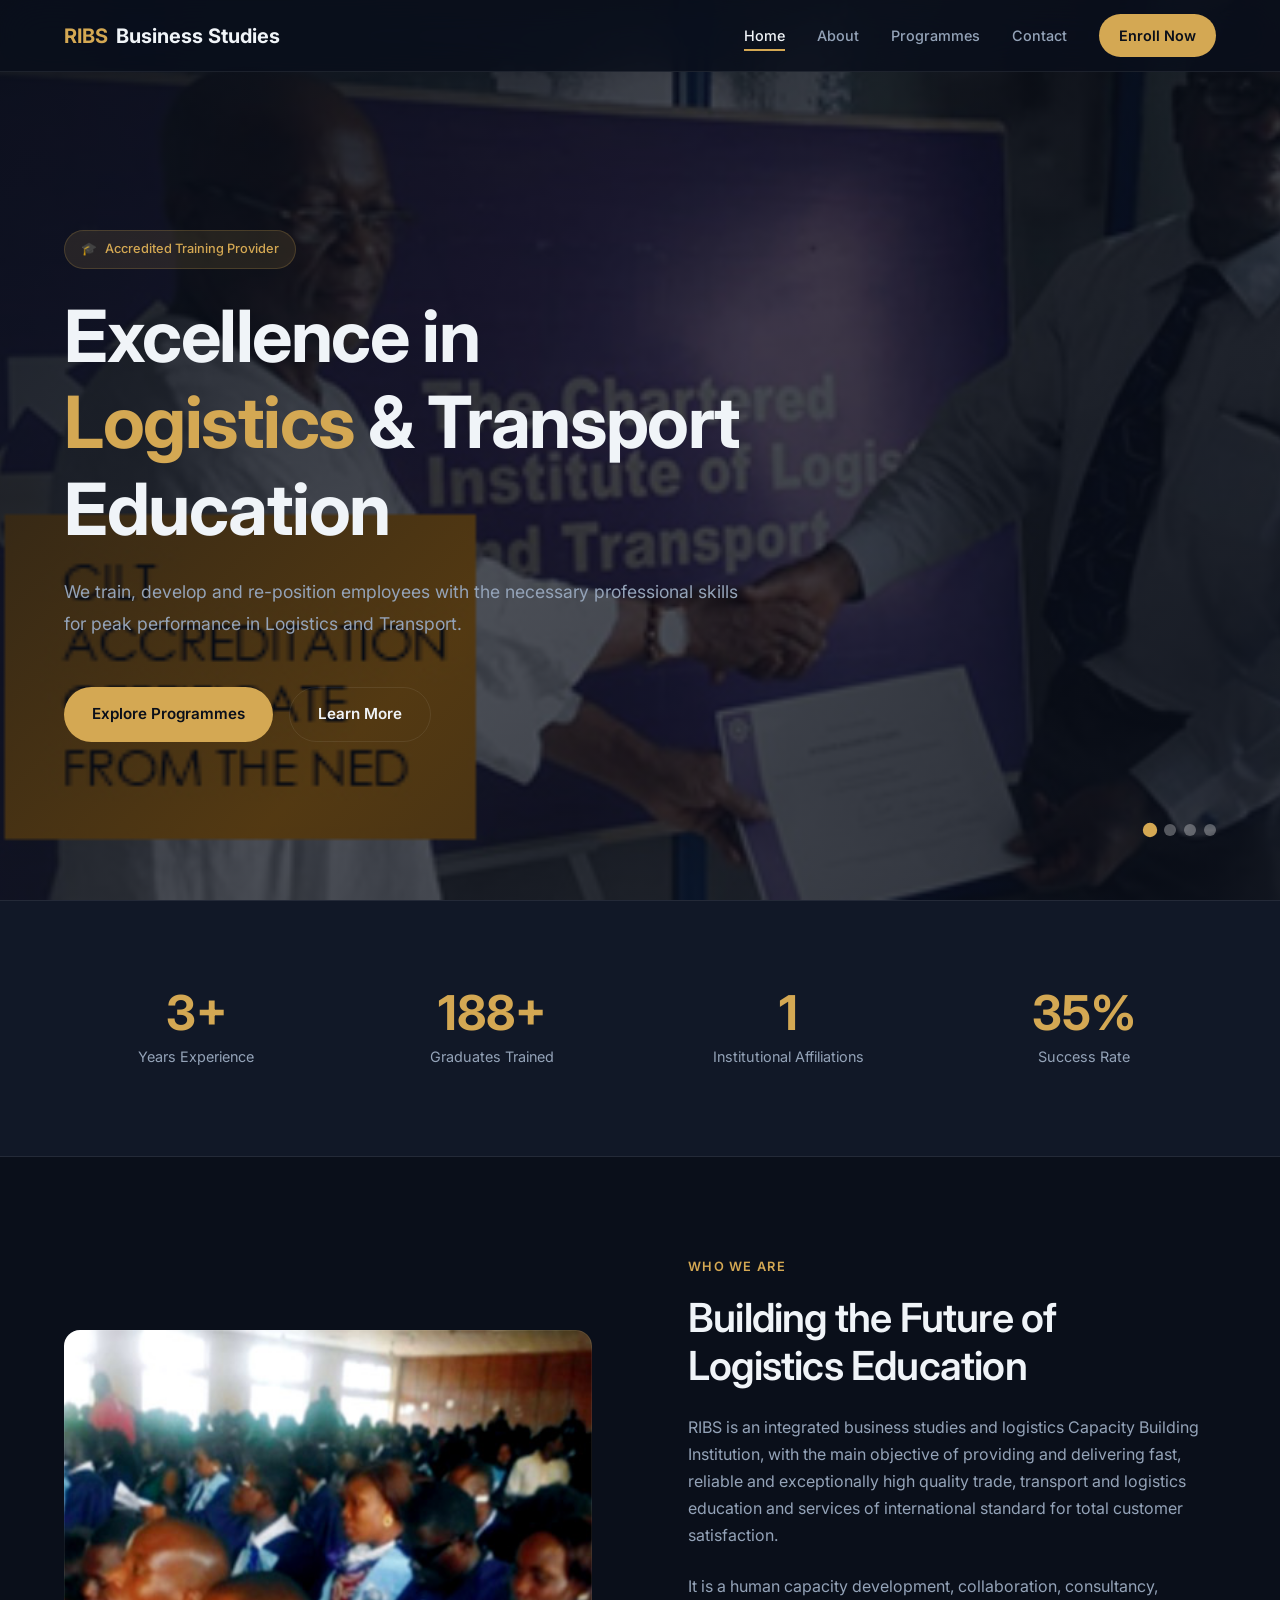
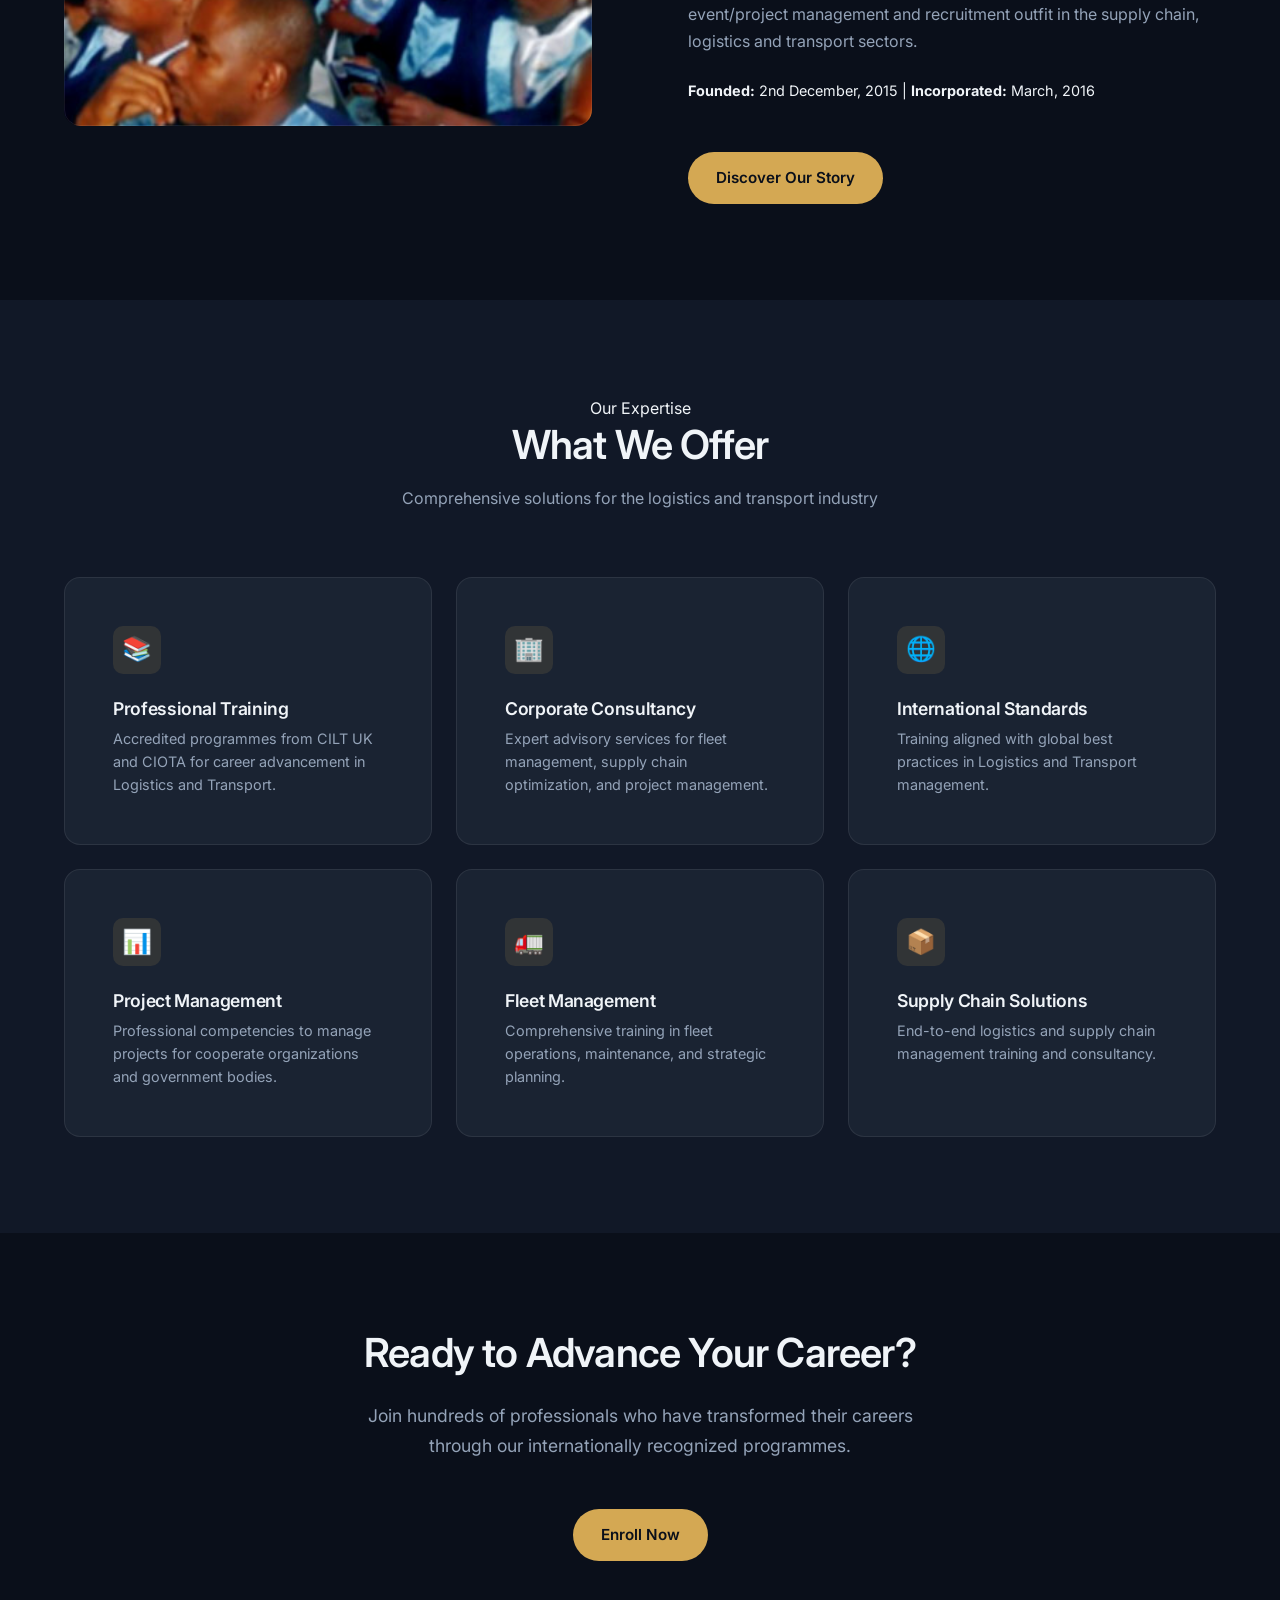
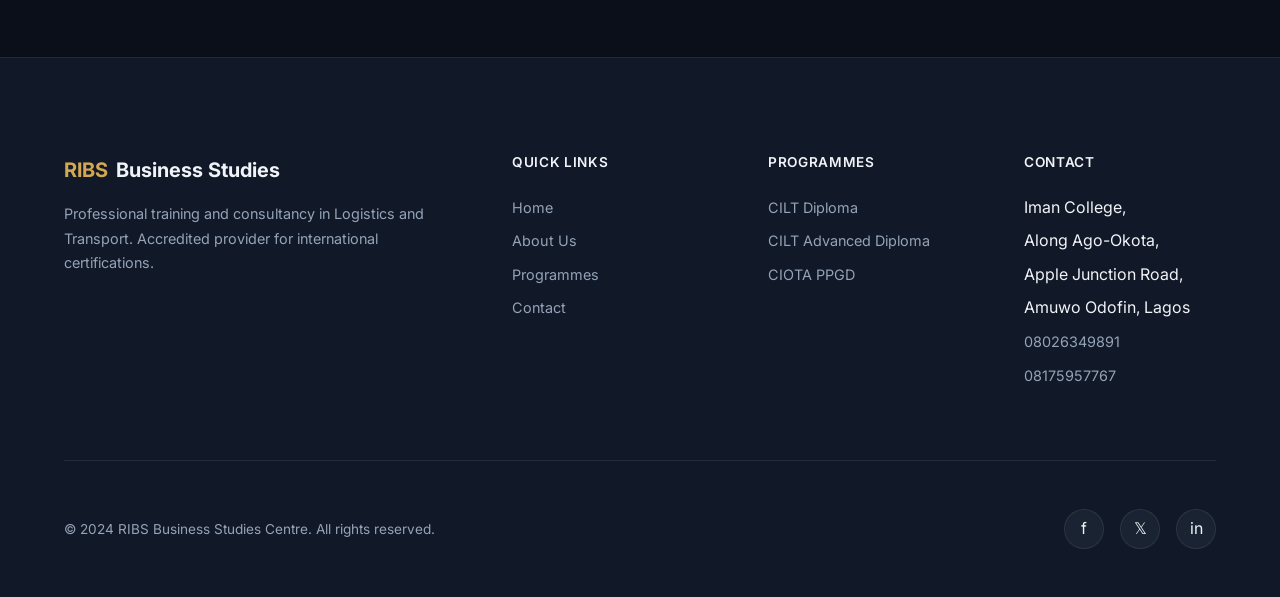
==== commit 86a806ce: "Update nav to Enroll Now, add Download Handbook button on contact page" ====
--- a/index.html
+++ b/index.html
@@ -23,7 +23,7 @@
         <a href="about.html" class="nav-link">About</a>
         <a href="programmes.html" class="nav-link">Programmes</a>
         <a href="contact.html" class="nav-link">Contact</a>
-        <a href="RIBS_BUSINESS_STUDIES_HANDBOOK_2026.docx" class="nav-cta" download>Download Handbook</a>
+        <a href="contact.html" class="nav-cta">Enroll Now</a>
       </div>
       <button class="nav-toggle" aria-label="Toggle menu" aria-expanded="false">
         <span></span>
@@ -178,8 +178,7 @@
         Join hundreds of professionals who have transformed their careers through our internationally recognized programmes.
       </p>
       <div class="reveal reveal-delay-2">
-        <a href="RIBS_BUSINESS_STUDIES_HANDBOOK_2026.docx" class="btn btn-primary" download>Download Handbook</a>
-        <a href="contact.html" class="btn btn-secondary" style="margin-left: var(--space-md);">Contact Us</a>
+        <a href="contact.html" class="btn btn-primary">Enroll Now</a>
       </div>
     </div>
   </section>
